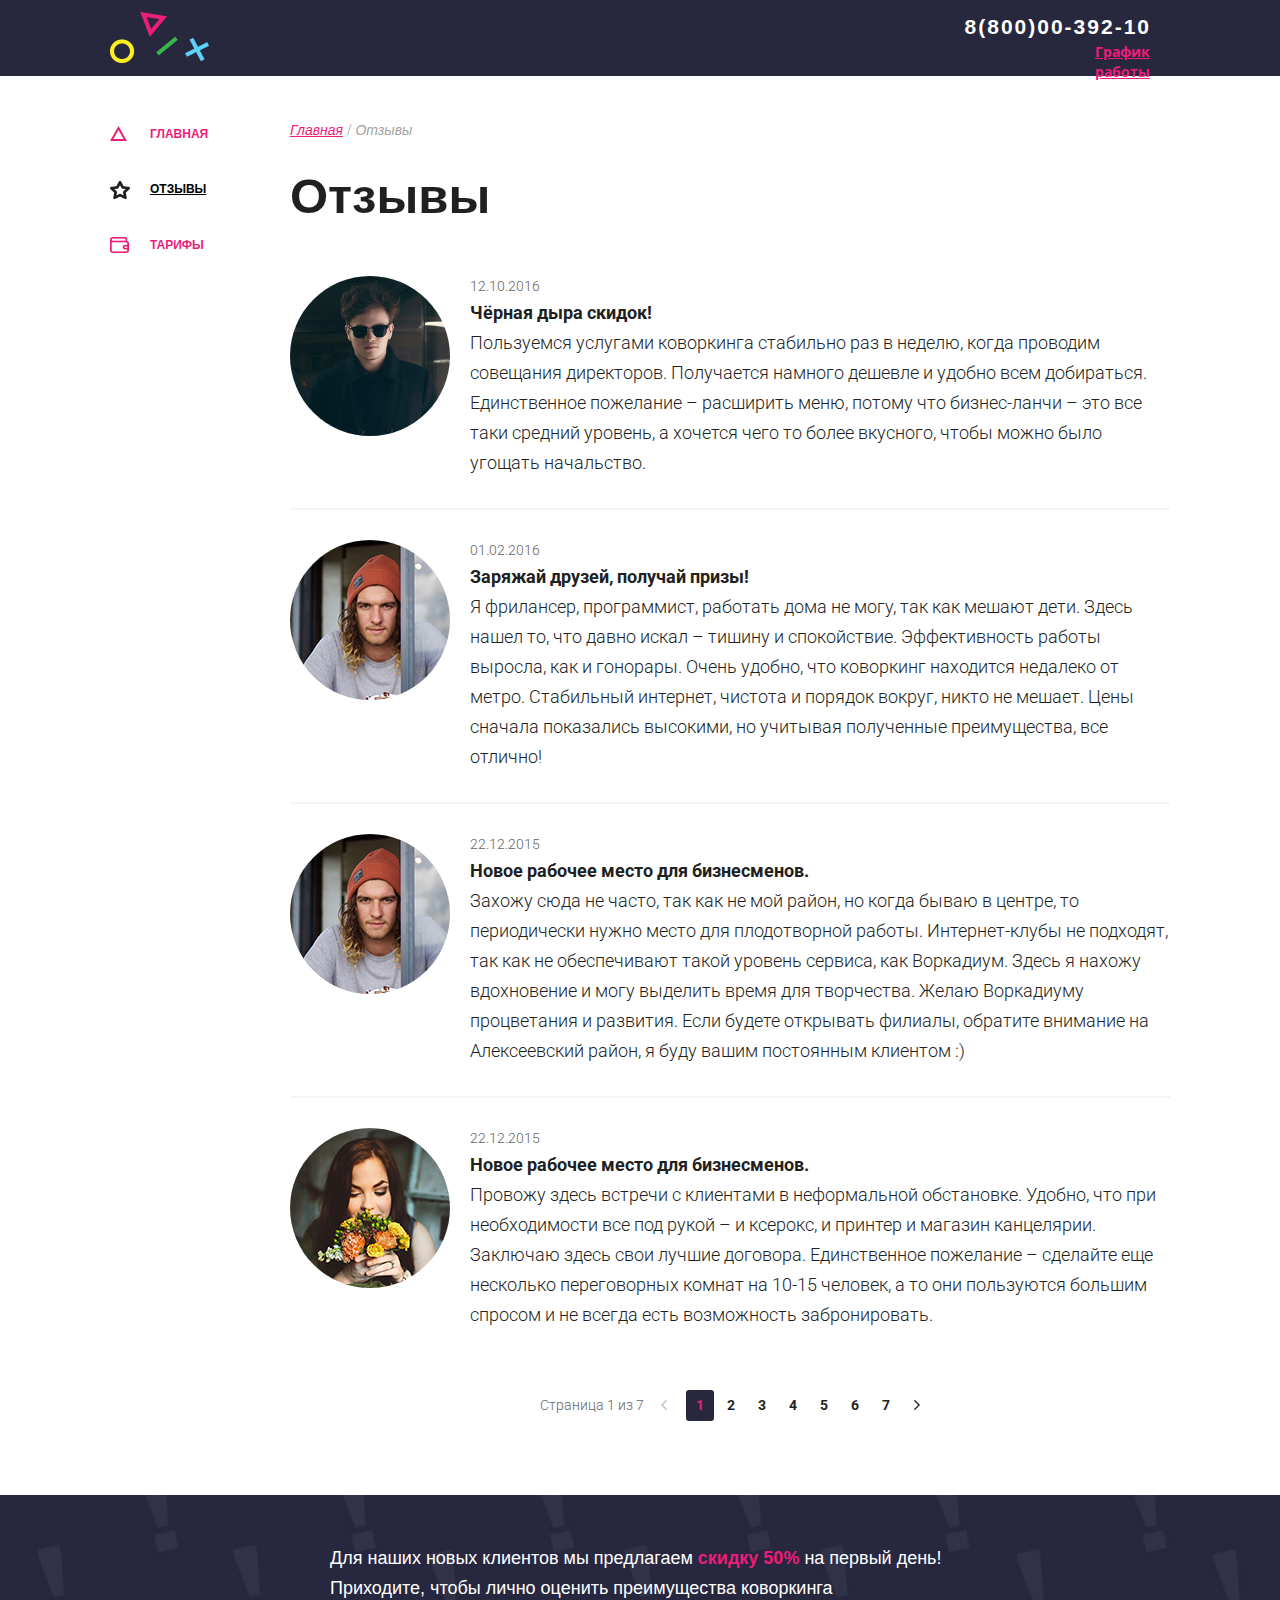
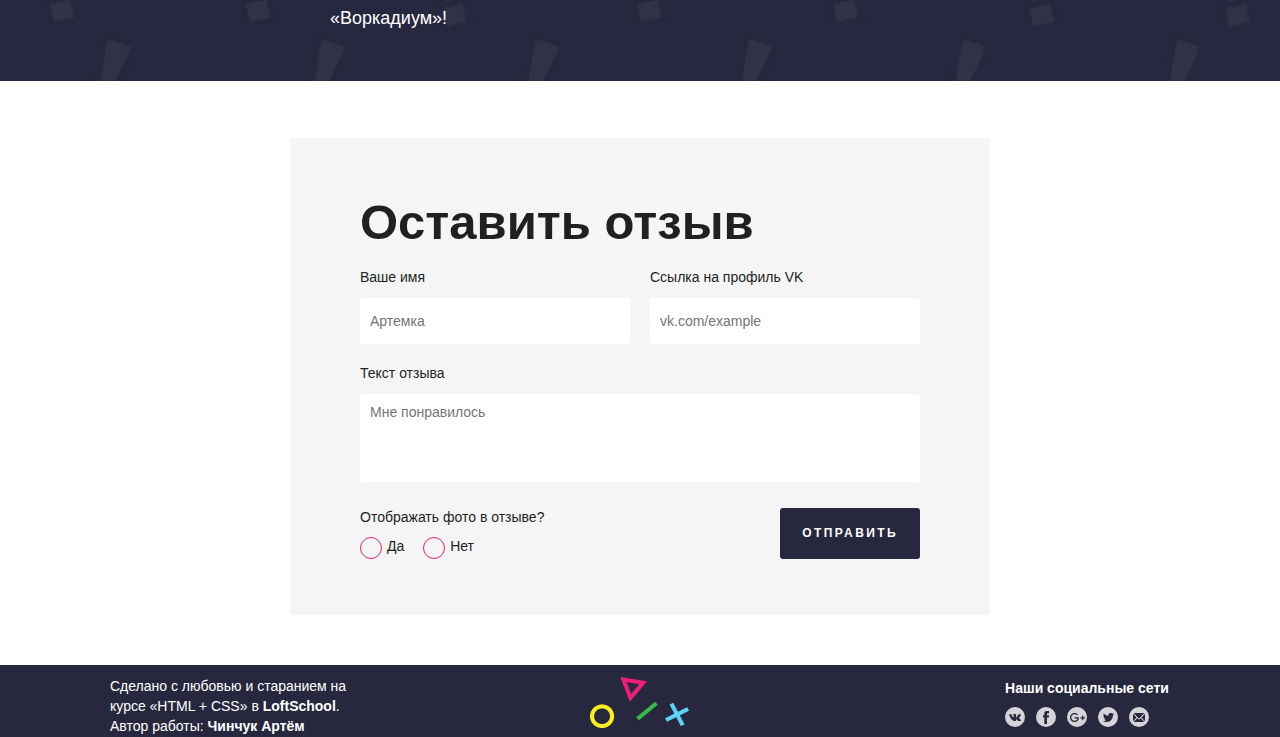
==== Project-1-Coworking/comment.html @ fb9efc97 "загрузка" ====
<!DOCTYPE html>
<html lang="ru">

<head>
    <meta charset="UTF-8">
    <meta name="viewport" content="width=1100">
    <meta http-equiv="X-UA-Compatible" content="ie=edge">
    <link rel="apple-touch-icon" sizes="152x152" href="/apple-touch-icon.png">
    <link rel="icon" type="image/png" sizes="32x32" href="./img/favicon-32x32.png">
    <link rel="icon" type="image/png" sizes="16x16" href="./img/favicon-16x16.png">
    <link rel="manifest" href="/site.webmanifest">
    <link rel="mask-icon" href="/safari-pinned-tab.svg" color="#5bbad5">
    <meta name="msapplication-TileColor" content="#da532c">
    <meta name="theme-color" content="#ffffff">
    <link href="https://fonts.googleapis.com/css?family=Roboto:300,700" rel="stylesheet">
    <link href="https://fonts.googleapis.com/css?family=Open+Sans:600" rel="stylesheet">
    <link rel="stylesheet" href="./css/normalize.css">
    <link rel="stylesheet" href="./css/comment.css">
    <title>Коворкинг</title>
</head>    
<body>
    <div class="wrapper">
        <header class="header">
            <div class="conteiner">
                <div class="header__top clearfix">
                    <div class="header__left">
                        <a href="#" class="logo">
                            <img src="./img/logo-fig.png" alt="logo head" class="logo-head__img">
                        </a>
                    </div>
                    <div class="header__right">
                        <div>
                            <a href="tel: +88000039210" class="phone">8(800)00-392-10</a>
                        </div>
                        <div>
                            <a href="#" class="schudle">
                                <div class="schudle__text">График работы</div>
                            </a>
                        </div>
                    </div>
                </div>
            </div>
        </header>
        <main class="main-content">
            <div class="conteiner clearfix">
                <aside class="sidebar">
                    <nav class="navigation">
                        <ul class="navigation__list">
                            <li class="navigation__item ">
                                <a href="https://homeworklftscl.github.io/Project-1-Coworking/index.html" class="navigation__link navigation__link__main_active navigation__link--icon navigation__link--main-icon">
                                    Главная
                                </a>
                            </li>
                            <li class="navigation__item">
                                <a href="" class="navigation__link navigation__link_color_black navigation__link--icon navigation__link--feed-icon">
                                    Отзывы
                                </a>
                            </li>
                            <li class="navigation__item">
                                <a href="" class="navigation__link navigation__link__wallet_active navigation__link--icon navigation__link--wallet-icon">
                                    Тарифы
                                </a>
                            </li>
                        </ul>
                    </nav>
                </aside>
                <nav class="breadcrumbs">
                    <ul class="breadcrumbs__list">
                        <li class="breadcrumbs__item">
                            <a href="https://homeworklftscl.github.io/Project-1-Coworking/index.html" class="breadcrumbs__item-link">Главная</a>
                        </li>
                        <li class="breadcrumbs__item">
                            <a href="#" class="breadcrumbs__item-link breadcrumbs__item-link_active">Отзывы</a>
                        </li>
                    </ul>
                </nav>
                <div class="content">
                    <div class="last-news">
                        <h2 class="last-news__title">Отзывы</h2>
                        <ul class="last-news__list">
                            <li class="last-news__item">
                                <div class="news clearfix">
                                    <div class="news__avatar">
                                        <img src="./img/feadback/Layer 1.jpg" alt="" class="news__img">
                                    </div>
                                    <div class="news__content">
                                        <div class="news__date">12.10.2016</div>
                                        <h3 class="news__title">Чёрная дыра скидок!</h3>
                                        <p class="news__description">
                                            Пользуемся услугами коворкинга стабильно раз в неделю, когда проводим совещания директоров. Получается намного дешевле и
                                            удобно всем добираться. Единственное пожелание – расширить меню, потому что бизнес-ланчи
                                            – это все таки средний уровень, а хочется чего то более вкусного, чтобы можно было угощать
                                            начальство.
                                        </p>
                                    </div>
                                </div>
                            </li>
                            <li class="last-news__item">
                                <div class="news clearfix">
                                    <div class="news__avatar">
                                        <img src="./img/feadback/3.jpg" alt="" class="news__img">
                                    </div>
                                    <div class="news__content">
                                        <div class="news__date">01.02.2016</div>
                                        <h3 class="news__title">Заряжай друзей, получай призы!</h3>
                                        <p class="news__description">
                                            Я фрилансер, программист, работать дома не могу, так как мешают дети. Здесь нашел то, что давно искал – тишину и спокойствие.
                                            Эффективность работы выросла, как и гонорары. Очень удобно, что коворкинг находится недалеко
                                            от метро. Стабильный интернет, чистота и порядок вокруг, никто не мешает. Цены сначала
                                            показались высокими, но учитывая полученные преимущества, все отлично!
                                        </p>
                                    </div>
                                </div>
                            </li>
                            <li class="last-news__item">
                                <div class="news clearfix">
                                    <div class="news__avatar">
                                        <img src="./img/feadback/3.jpg" alt="" class="news__img">
                                    </div>
                                    <div class="news__content">
                                        <div class="news__date">22.12.2015</div>
                                        <h3 class="news__title">Новое рабочее место для бизнесменов.</h3>
                                        <p class="news__description">
                                            Захожу сюда не часто, так как не мой район, но когда бываю в центре, то периодически нужно место для плодотворной работы.
                                            Интернет-клубы не подходят, так как не обеспечивают такой уровень сервиса, как Воркадиум.
                                            Здесь я нахожу вдохновение и могу выделить время для творчества. Желаю Воркадиуму процветания
                                            и развития. Если будете открывать филиалы, обратите внимание на Алексеевский район, я
                                            буду вашим постоянным клиентом :)
                                        </p>
                                    </div>
                                </div>
                            </li>
                            <li class="last-news__item">
                                <div class="news clearfix">
                                    <div class="news__avatar">
                                        <img src="./img/feadback/4.jpg" alt="" class="news__img">
                                    </div>
                                    <div class="news__content">
                                        <div class="news__date">22.12.2015</div>
                                        <h3 class="news__title">Новое рабочее место для бизнесменов.</h3>
                                        <p class="news__description">
                                            Провожу здесь встречи с клиентами в неформальной обстановке. Удобно, что при необходимости все под рукой – и ксерокс, и принтер
                                            и магазин канцелярии. Заключаю здесь свои лучшие договора. Единственное пожелание – сделайте
                                            еще несколько переговорных комнат на 10-15 человек, а то они пользуются большим спросом
                                            и не всегда есть возможность забронировать.
                                        </p>
                                    </div>
                                </div>
                            </li>
                        </ul>
                    </div>
                    <div class="pagination">
                        <div class="pagination__info">Страница
                            <span class="pagination__current">1</span> из
                            <span class="pagination__total">7</span>
                        </div>
                        <div class="pagination__btns">
                            <a href="#" class="pagination__btn pagination__btn_icon_prev"></a>
                            <ul class="pagination__list">
                                <li class="pagination__item">
                                    <a href="#" class="pagination__link pagination__link__active">1</a>
                                </li>
                                <li class="pagination__item">
                                    <a href="#" class="pagination__link">2</a>
                                </li>
                                <li class="pagination__item">
                                    <a href="#" class="pagination__link">3</a>
                                </li>
                                <li class="pagination__item">
                                    <a href="#" class="pagination__link">4</a>
                                </li>
                                <li class="pagination__item">
                                    <a href="#" class="pagination__link">5</a>
                                </li>
                                <li class="pagination__item">
                                    <a href="#" class="pagination__link">6</a>
                                </li>
                                <li class="pagination__item">
                                    <a href="#" class="pagination__link">7</a>
                                </li>
                            </ul>
                            <a href="#" class="pagination__btn pagination__btn_icon_next"></a>
                        </div>
                    </div>
                </div>
            </div>
            <div class="background__sale">
                <div class="container">
        
                    <div class="text">Для наших новых клиентов мы предлагаем
                        <span class="sale">скидку 50%</span> на первый день! Приходите, чтобы лично оценить преимущества коворкинга «Воркадиум»!
                    </div>
        
                </div>
        
            </div>
        </main>
        <div class="feedback">
            <div class="conteiner">
                <div class="feedback__form">
                    <div class="form__content">
                        <h2 class="form__title">Оставить отзыв </h2>
                        <form action class="form">
                            <fieldset class="fieldset">
                                <div class="fieldset__info">
                                    <label class="fieldset-name">
                                        Ваше имя
                                        <input type="text" placeholder="Артемка" class="name">
                                    </label>
                                    <label class="fieldset-vk">
                                        Ссылка на профиль VK
                                        <input type="email" class="vk" placeholder="vk.com/example">
                                    </label>
                                </div>
                                <label class="fieldset__textarea">
                                    Текст отзыва
                                    <textarea class="comment" name="comment" placeholder="Мне понравилось"></textarea>
                                </label>
                            </fieldset>
                            <div class="form__submit clearfix">
                                <label for class="label__question">
                                    Отображать фото в отзыве?
                                    <div class="btn__radio">
                                        <label class="btn__radio__yes">
                                            <input type="radio" class="radio__yes" name="name"><span class=style__radio></span><span class="text__radio">Да</span>
                                        </label>
                                        <label class="btn__radio__no">
                                            <input type="radio" class="radio__yes" name="name"><span class=style__radio></span><span class="text__radio">Нет</span>
                                        </label>
                                    </div>
                                </label>
                                <button class="btn__submit">
                                    Отправить
                                </button>
                            </div>
                        </form>
                    </div>
                </div>
            </div>    
        </div>
    </div>
    <footer class="footer">
        <div class="conteiner clearfix">
            <div class="footer__copyright">
                <div class="copyright">
                    Сделано с любовью и старанием на курсе «HTML + CSS» в
                    <a href="https://loftschool.com/" class="copyright__link">LoftSchool</a>.
                    <br> Автор работы:
                    <a class="copyright__link" href="https://vk.com/sneakerlove">Чинчук Артём</a>
                </div>
            </div>
            <div class="footer__logo">
                <a href="#" class="logo">
                    <img src="./img/logo-fig.png" alt="" class="logo-footer__img">
                </a>
            </div>
            <div class="footer__socials">
                <div class="socials">
                    <span class="social__text">Наши социальные сети</span>
                    <ul class="socials__list">
                        <li class="socials__item">
                            <a href="#" class="socials__link socials__link_vk">
                            </a>
                        </li>
                        <li class="socials__item">
                            <a href="#" class="socials__link socials__link_fb">
                            </a>
                        </li>
                        <li class="socials__item">
                            <a href="#" class="socials__link socials__link_google">
                            </a>
                        </li>
                        <li class="socials__item">
                            <a href="#" class="socials__link socials__link_twitter">
                            </a>
                        </li>
                        <li class="socials__item">
                            <a href="#" class="socials__link socials__link_mail">
                            </a>
                        </li>
                    </ul>
                </div>
            </div>
        </div>
    </footer>
</body>

</html>
---- Project-1-Coworking/css/comment.css ----
@font-face {
    font-family: 'GothamPro-Bold';
    src: url('../Fonts/GothamPro-Bold.woff') format('woff');
    font-weight: normal;
    font-style: normal;
}

@font-face {
    font-family: 'GothamPro-Light';
    src: url('../Fonts/GothamPro-Light.woff') format('woff');
    font-weight: normal;
    font-style: normal;
}

@font-face {
    font-family: 'GothamPro-LightItalic';
    src: url('../Fonts/GothamPro-LightItalic.woff') format('woff');
    font-weight: normal;
    font-style: normal;
}

html,
body {
    height: 100%;
    width: 100%;
}

body {
    box-sizing: border-box;
    line-height: 1.42;
}

h1,
h2,
h3,
h4,
h5,
p {
    padding: 0;
    margin: 0;
    font-weight: normal;
}

a {
    text-decoration: none;
}

ul {
    list-style-type: none;
    padding: 0;
    margin: 0;
}

/*HEADER*/

.wrapper {
    position: relative;
    overflow: hidden;
    min-width: 1100px;
    min-height: 100%;
}

.wrapper:after {
    content: "";
    display: block;
    height: -77px;
}

.header {
    height: 76px;
    background-color: #27273e;
    margin-bottom: 50px;
}

.conteiner {
    margin: 0 auto;
    width: 1060px;
}

.clearfix:before,
.clearfix:after {
    content: "";
    display: table;
}

.clearfix:after {
    clear: both;
}

.header__top {
    display: block;
    padding-top: 12px;
}

.header__left,
.header__right {
    float: left;
    display: block;
    width: 50%;
}

.header__right {
    text-align: right;
    vertical-align: top;
}

.phone {
    font-family: "Gotham Pro", Arial, Helvetica, sans-serif;
    color: #ffffff;
    font-size: 21px;
    font-weight: 700;
    margin-right: 19px;
    letter-spacing: 2px;
    display: block;
}

.schudle {
    max-width: 130px;
    display: inline-block;
}

.schudle__text {
    font-family: "Open Sans", Arial, Helvetica, sans-serif;
    color: #ec1e79;
    font-size: 14px;
    font-weight: 700;
    margin-right: 20px;
    margin-bottom: 17px;
    text-decoration: underline;
    display: block;
}

.schudle:hover .schudle__text {
    color: rgba(93, 209, 248, 0.7);
}

/*sidebar*/

.navigation,
.content {
    float: left;
}

.navigation {
    width: 106px;
    margin-right: 74px;
}

.content {
    width: 880px;
}

.navigation__item {
    max-width: 100px;
    margin-bottom: 38px;
}

.navigation__link {
    font-family: "Gotham Pro", Arial, Helvetica, sans-serif;
    font-size: 12px;
    font-weight: 700;
    color: #ec1e79;
    text-transform: uppercase;
    padding-left: 40px;
    display: block;
    vertical-align: middle;
}

.navigation__link_color_black {
    color: #000;
    text-decoration: underline;
}

.navigation__link--icon :before {
    content: "";
    vertical-align: middle;
    margin-right: 19px;
}

.navigation__link--main-icon {
    background-image: url(../img/main_icon_pink.png);
    background-repeat: no-repeat;
}

.navigation__link--feed-icon {
    background-image: url(../img/feed_icon.png);
    height: 18px;
    background-repeat: no-repeat;
}

.navigation__link--wallet-icon {
    background-image: url(../img/wallet_icon_pink.png);
    background-repeat: no-repeat;
}

.navigation__link__main_active:hover,
.navagation__link--main-icon {
    color: #221f1f;
    background-image: url(../img/main_icon.png);
    background-repeat: no-repeat;
}

.navigation__link__wallet_active:hover,
.navagation__link--wallet-icon {
    color: #221f1f;
    background-image: url(../img/wallet_icon.png);
    background-repeat: no-repeat;
}

/*breadcrumbs*/

.breadcrumbs {
    margin-top: -7px;
    margin-bottom: 20px;
}

.breadcrumbs__item {
    display: inline-block;
}

.breadcrumbs__item-link {
    font-family: "Gotham Pro", Arial, Helvetica, sans-serif;
    color: #ec1e79;
    font-size: 14px;
    font-weight: 300;
    font-style: italic;
    text-decoration: underline;
}

.breadcrumbs__item::after {
    content: " /";
    color: #a2a2a2;
}

.breadcrumbs__item:last-child:after {
    display: none;
}

.breadcrumbs__item-link_active {
    color: #a2a2a2;
    text-decoration: none;
}

/*ASIDE*/

.title {
    font-family: "Gotham Pro", Arial, Helvetica, sans-serif;
    color: #221f1f;
    font-size: 49px;
    font-weight: 700;
    padding-bottom: 64px;
    margin-top: -15px;
}

.content {
    width: 880px;
}

.last-news__title {
    font-family: "Gotham Pro", Arial, Helvetica, sans-serif;
    color: #221f1f;
    font-size: 49px;
    font-weight: 700;
    margin-bottom: 45px;
}

.news__avatar,
.news__content {
    float: left;
}

.news__content {
    width: 700px;
}

.news__avatar {
    padding-right: 20px;
}

.last-news__item {
    border-bottom: 2px solid #f5f5f5;
    padding-bottom: 30px;
    margin-bottom: 30px;
}

.last-news__item:last-child {
    border: none;
}

.last-news__list:last-child::before {
    margin-bottom: 47px;
}

.news__img {
    width: 160px;
    height: 160px;
    border-radius: 50%;
}

.news__date {
    font-family: "Roboto", Arial, Helvetica, sans-serif;
    font-size: 14px;
    font-weight: 300;
    color: #656464;
    line-height: 21px;
    padding-bottom: 5px;
}

.news__title {
    font-family: "Roboto", Arial, Helvetica, sans-serif;
    font-size: 18px;
    font-weight: 700;
    color: #221f1f;
    line-height: 21px;
    padding-bottom: 5px;
}

.news__description {
    font-family: "Roboto", Arial, Helvetica, sans-serif;
    color: #221f1f;
    font-size: 18px;
    font-weight: 300;
    line-height: 30px;
}

.pagination {
    text-align: center;
    margin-bottom: 74px;
}

.pagination__info,
.pagination__btns,
.pagination__btn,
.pagination__list,
.pagination__item {
    display: inline-block;
}

.pagination__info {
    margin-right: 13px;
}

.pagination__btn_icon_prev {
    margin-right: 15px;
}

.pagination__btn_icon_next {
    margin-left: 10px;
}

.pagination__info {
    font-family: "Roboto", Arial, Helvetica, sans-serif;
    color: #656464;
    font-size: 14px;
    font-weight: 300;
}

.pagination__link,
.pagination__item,
.pagination__list {
    font-family: "Roboto", Arial, Helvetica, sans-serif;
    color: #221f1f;
    font-size: 14px;
    font-weight: 700;
    line-height: 21px;
}

.pagination__btn {
    width: 6px;
    height: 10px;
}

.pagination__link {
    border-radius: 3px;
    padding: 5px 10px;
    display: inline-block;
}

.pagination__link__active {
    background-color: #27273e;
    color: #ec1e79;
}

.pagination__item:hover .pagination__link {
    color: #ec1e79
}

.pagination__btn_icon_prev {
    background-image: url(../img/back-arrow.jpg);
}

.pagination__btn_icon_next {
    background-image: url(../img/next.jpg);
}

.background__sale {
    background: url(../img/bg.jpg) no-repeat;
    background-size: cover;
    min-width: 1100px;
    margin-bottom: 57px;
    color: #ffffff;
    padding: 48px 0 48px 0;
    line-height: 30px
}

.text {
    font-family: "Gotham Pro", Arial, Helvetica, sans-serif;
    font-size: 18px;
    font-weight: 300;
    margin: 0 auto;
    max-width: 620px;
}

.sale {
    font-family: "Gotham Pro", Arial, Helvetica, sans-serif;
    color: #ec1e79;
    font-size: 18px;
    font-weight: 700;
}

/*FORM*/

.form {
    font-family: "Gotham Pro", Arial, Helvetica, sans-serif;
    color: #221f1f;
    font-size: 14px;
    font-weight: 300;
}

.feedback__form {
    width: 700px;
    margin: 0 auto;
    margin-bottom: 50px;
    background-color: #f5f5f5;
    border-radius: 3px;
}

.form__content {
    width: 560px;
    margin: 0 auto;
}

.form__title {
    font-family: "Gotham Pro", Arial, Helvetica, sans-serif;
    color: #221f1f;
    font-size: 49px;
    font-weight: 700;
    padding-top: 50px;
    margin-bottom: 10px;
}

.fieldset {
    display: block;
    border: none;
    padding: 0;
    margin: 0;
}

.fieldset__info {
    width: 560px;
    font-size: 0;
    margin-bottom: 20px;
}

.fieldset-name,
.fieldset-vk {
    display: inline-block;
    color: #221f1f;
    font-size: 14px;
    font-weight: 300;
}

.fieldset-name {
    margin-right: 20px;
}

.name,
.vk {
    display: block;
    height: 46px;
    border: none;
    width: 270px;
    font-size: 14px;
    font-weight: 300;
    border-radius: 3px;
    padding: 15px 0 15px 10px;
    box-sizing: border-box;
    margin-top: 10px;
}

.fieldset__textarea {
    display: block;
    margin-bottom: 20px;
}

.comment {
    width: 560px;
    height: 88px;
    padding: 10px 0 0 10px;
    margin-top: 10px;
    border-radius: 3px;
    border: none;
    resize: none;
    box-sizing: border-box;
}

.vk,
.name,
.comment {
    outline: none;
}

.comment:focus {
    border: 1px solid #ec1e79;
}

.vk:focus {
    border: 1px solid #ec1e79;
}

.name:focus {
    border: 1px solid #ec1e79;
}

.form__submit {
    padding-bottom: 50px;
}

.label__question {
    float: left;
}

.btn__radio {
    margin-top: 10px;
}

.btn__submit {
    float: right;
    border-radius: 3px;
    border: none;
    background-color: #27273e;
    color: #ffffff;
    padding: 19px 22px 19px 22px;
    font-size: 12px;
    font-weight: 700;
    text-transform: uppercase;
    letter-spacing: 2.4px;
    cursor: pointer;
}

.btn__submit:hover {
    background-color: #ec1e79;
}

.radio__yes,
.radio__no {
    display: none;
}

.btn__radio__yes,
.btn__radio__no {
    display: inline-block;
}

.style__radio {
    display: inline-block;
    width: 20px;
    height: 20px;
    border-radius: 50%;
    border: 1px solid #ec1e79;
    margin-right: 5px;
    position: relative;
}

.radio__yes[type=radio]+.style__radio {
    border-radius: 50%;
}

.style__radio::before {
    content: "";
    position: absolute;
    top: 6px;
    bottom: 6px;
    left: 6px;
    right: 6px;
    background-color: #ec1e79;
    border-radius: 50%;
    transform: scale(0);
    transition: .4s;
}

.text__radio::before {
    color: #ec1e79;
}

.radio__yes[type=radio]+.style__radio::before {
    border-radius: 50%;
}

.radio__yes:checked+.style__radio::before {
    transform: scale(1);
}

.text__radio {
    margin-right: 15px;
}

.text__radio,
.text__no {
    vertical-align: top;
}

/*FOOTER*/

.footer {
    background-color: #27273e;
    min-width: 1100px;
}

.footer__copyright,
.footer__logo,
.footer__socials {
    width: 33.3%;
    float: left;
    display: inline-block;
    padding-top: 12px;
}

.footer__logo {
    text-align: center;
}

.footer__socials {
    text-align: right;
}

.socials {
    display: inline-block;
}

.socials__list {
    text-align: left;
}

.social__text {
    font-family: "Gotham Pro", Arial, Helvetica, sans-serif;
    color: #ffffff;
    font-size: 14px;
    font-weight: 700;
    margin-bottom: 8px;
    display: inline-block;
}

.socials__link_vk {
    background: url(../img/vk.png) no-repeat;
    background-position: center;
}

.socials__link_fb {
    background: url(../img/fb.png) no-repeat;
    background-position: center;
}

.socials__link_google {
    background: url(../img/google.png) no-repeat;
    background-position: center;
}

.socials__link_twitter {
    background: url(../img/twitter.png) no-repeat;
    background-position: center;
}

.socials__link_mail {
    background: url(../img/mail.png) no-repeat;
    background-position: center;
}

.socials__link:hover {
    background-color: #ec1e79;
}

.socials__link {
    border-radius: 50%;
    background-color: #d4d4d8;
    width: 20px;
    height: 20px;
    margin-right: 7px;
    display: inline-block;
}

.socials__item {
    display: inline-block;
}

.copyright {
    font-family: "Gotham Pro", Arial, Helvetica, sans-serif;
    color: #ffffff;
    font-size: 14px;
    font-weight: 300;
    width: 264px;
}

.copyright__link {
    font-weight: 700;
    color: #ffffff;
    text-decoration: none;
}
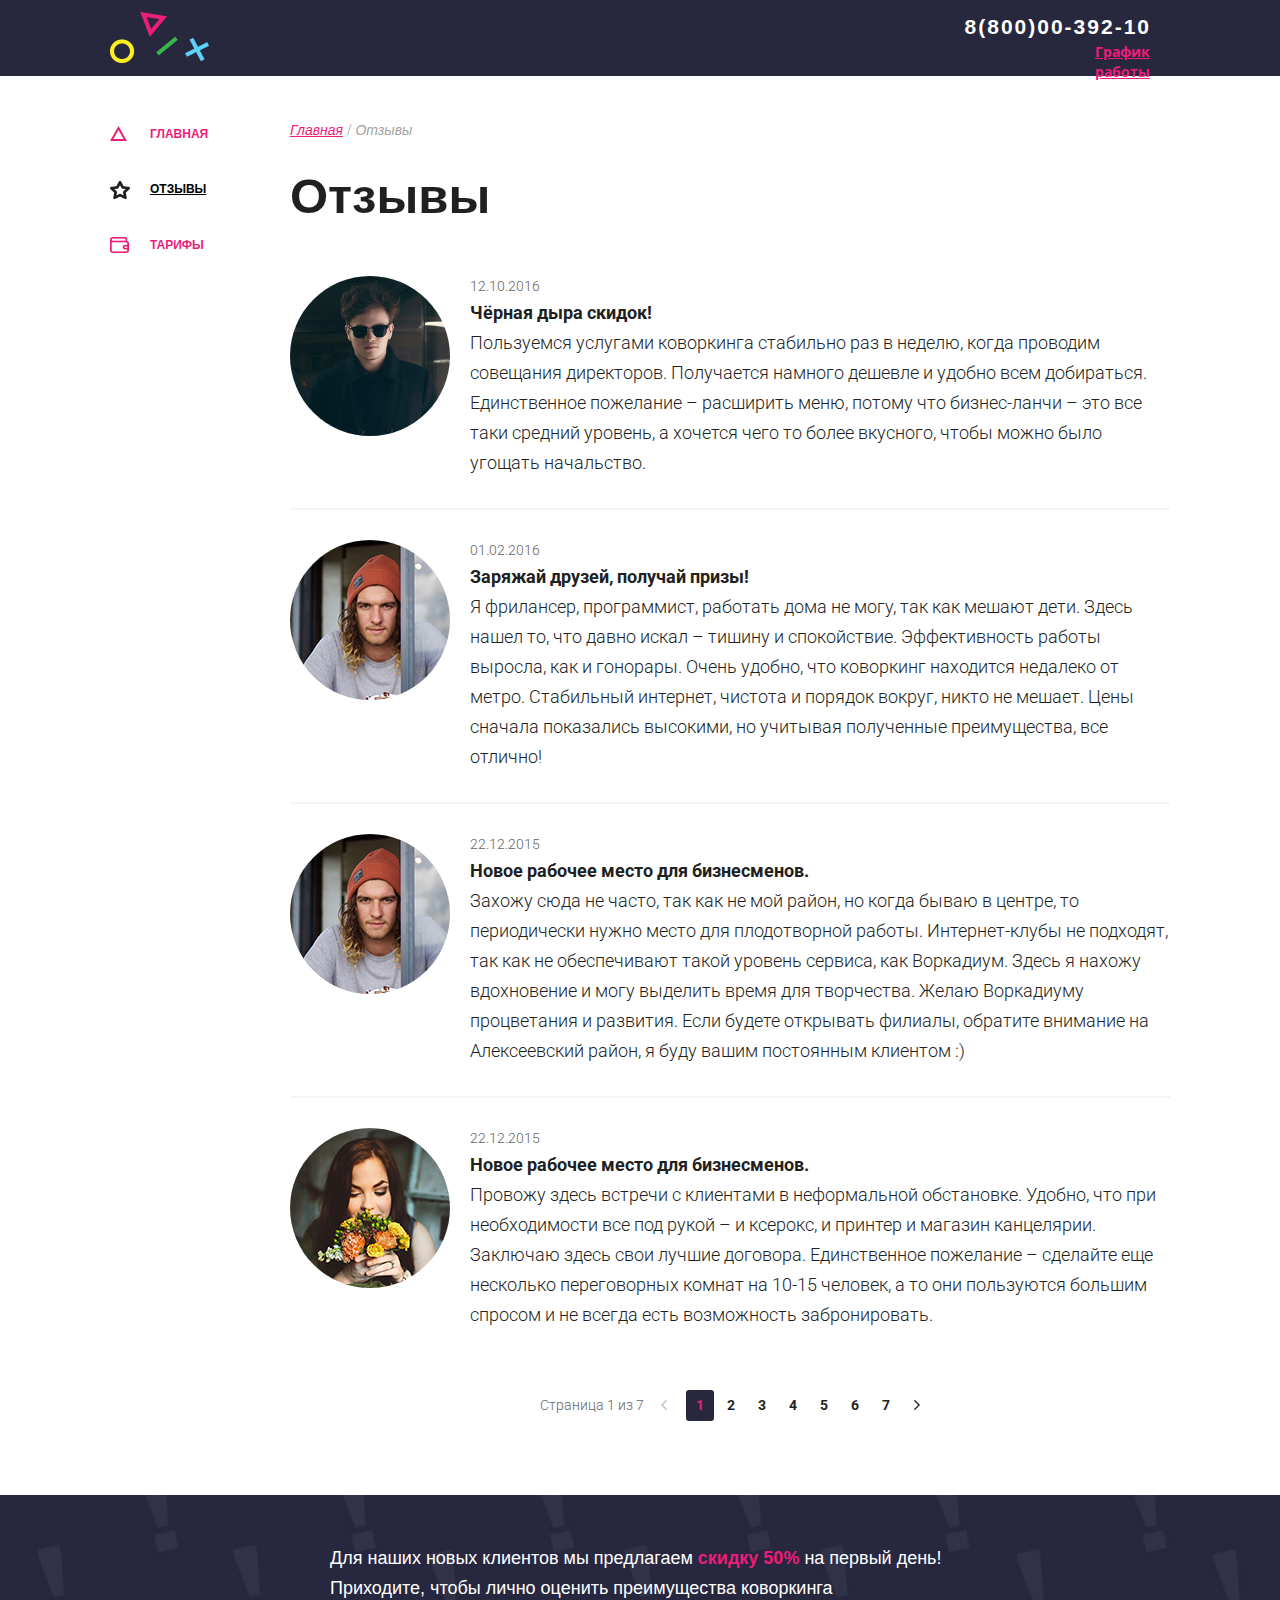
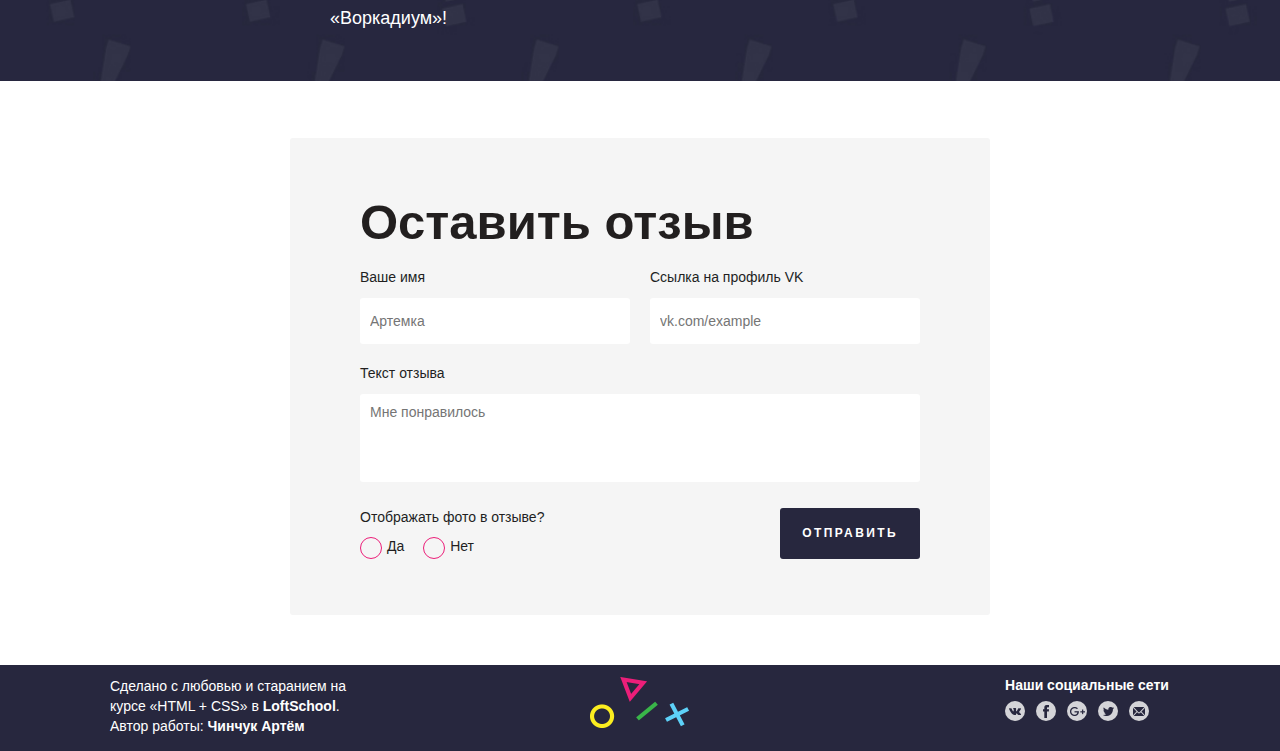
==== commit 1764adb3: "correct" ====
--- a/Project-1-Coworking/comment.html
+++ b/Project-1-Coworking/comment.html
@@ -52,7 +52,7 @@
                                 </a>
                             </li>
                             <li class="navigation__item">
-                                <a href="" class="navigation__link navigation__link_color_black navigation__link--icon navigation__link--feed-icon">
+                                <a class="navigation__link navigation__link_color_black navigation__link--icon navigation__link--feed-icon">
                                     Отзывы
                                 </a>
                             </li>
@@ -285,4 +285,4 @@
     </footer>
 </body>
 
-</html>+</html>
--- a/Project-1-Coworking/css/comment.css
+++ b/Project-1-Coworking/css/comment.css
@@ -132,6 +132,7 @@
 
 .schudle:hover .schudle__text {
     color: rgba(93, 209, 248, 0.7);
+    transition: .4s;
 }
 
 /*sidebar*/
@@ -198,6 +199,7 @@
     color: #221f1f;
     background-image: url(../img/main_icon.png);
     background-repeat: no-repeat;
+    transition: .4s;
 }
 
 .navigation__link__wallet_active:hover,
@@ -205,6 +207,7 @@
     color: #221f1f;
     background-image: url(../img/wallet_icon.png);
     background-repeat: no-repeat;
+    transition: .4s;
 }
 
 /*breadcrumbs*/
@@ -382,7 +385,8 @@
 }
 
 .pagination__item:hover .pagination__link {
-    color: #ec1e79
+    color: #ec1e79;
+    transition: .4s;
 }
 
 .pagination__btn_icon_prev {
@@ -550,6 +554,7 @@
 
 .btn__submit:hover {
     background-color: #ec1e79;
+    transition: .4s;
 }
 
 .radio__yes,
@@ -590,6 +595,7 @@
 }
 
 .text__radio::before {
+    content: "";
     color: #ec1e79;
 }
 
@@ -628,6 +634,7 @@
 
 .footer__logo {
     text-align: center;
+    padding-bottom: 14px;
 }
 
 .footer__socials {
@@ -636,6 +643,8 @@
 
 .socials {
     display: inline-block;
+    padding-bottom: 14px;
+    line-height: 15px;
 }
 
 .socials__list {
@@ -678,6 +687,7 @@
 
 .socials__link:hover {
     background-color: #ec1e79;
+    transition: .4s;
 }
 
 .socials__link {
@@ -699,6 +709,7 @@
     font-size: 14px;
     font-weight: 300;
     width: 264px;
+    padding-bottom: 14px;
 }
 
 .copyright__link {
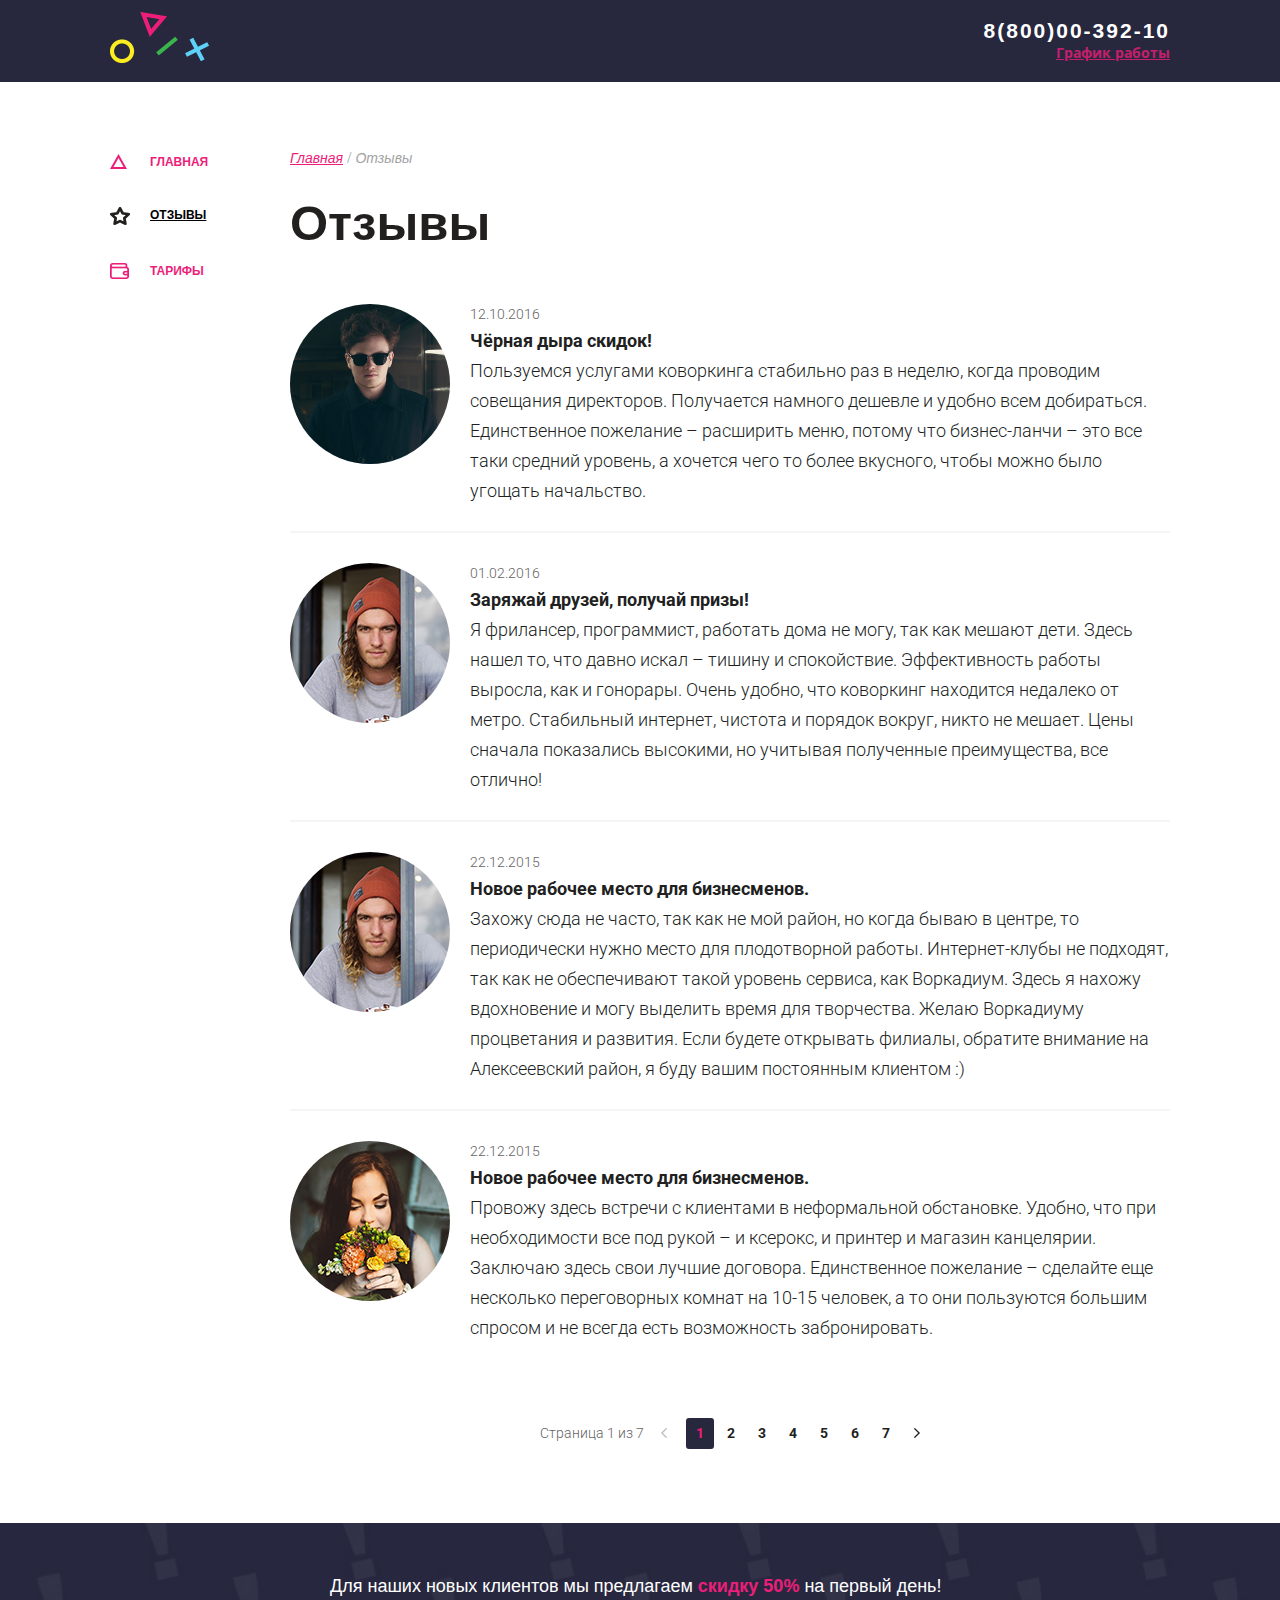
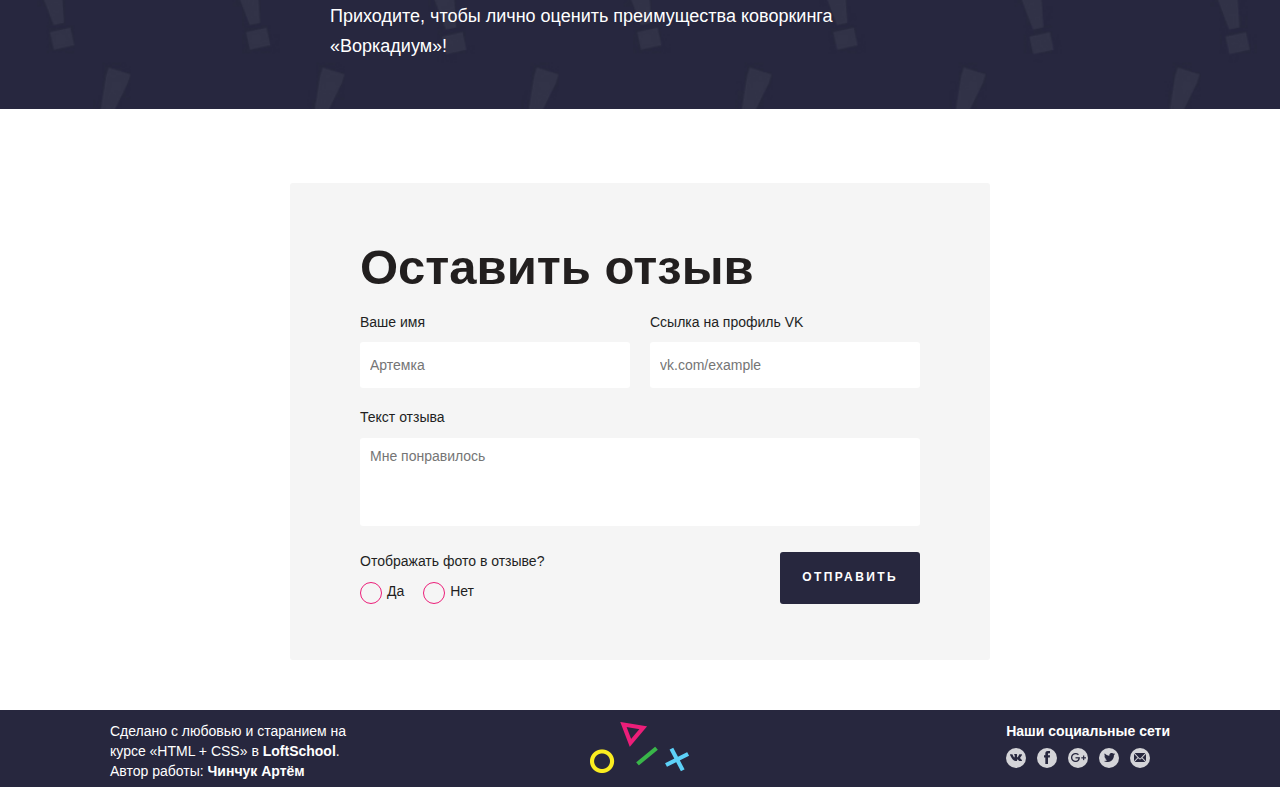
==== commit 6710fe80: "upload" ====
--- a/Project-1-Coworking/comment.html
+++ b/Project-1-Coworking/comment.html
@@ -13,7 +13,7 @@
     <meta name="msapplication-TileColor" content="#da532c">
     <meta name="theme-color" content="#ffffff">
     <link href="https://fonts.googleapis.com/css?family=Roboto:300,700" rel="stylesheet">
-    <link href="https://fonts.googleapis.com/css?family=Open+Sans:600" rel="stylesheet">
+    <link href="https://fonts.googleapis.com/css?family=Open+Sans:700,800" rel="stylesheet">
     <link rel="stylesheet" href="./css/normalize.css">
     <link rel="stylesheet" href="./css/comment.css">
     <title>Коворкинг</title>
@@ -24,18 +24,25 @@
             <div class="conteiner">
                 <div class="header__top clearfix">
                     <div class="header__left">
-                        <a href="#" class="logo">
+                        <a href="https://homeworklftscl.github.io/Project-1-Coworking/index.html" class="logo">
                             <img src="./img/logo-fig.png" alt="logo head" class="logo-head__img">
                         </a>
                     </div>
                     <div class="header__right">
-                        <div>
-                            <a href="tel: +88000039210" class="phone">8(800)00-392-10</a>
-                        </div>
-                        <div>
-                            <a href="#" class="schudle">
-                                <div class="schudle__text">График работы</div>
-                            </a>
+                        <a href="tel: +88000039210" class="phone">8(800)00-392-10</a>
+                        <div class="schudle__wrap">
+                            <div class="sсhudle">
+                                <span class="schudle__text">График работы</span>
+                                <div class="drop__wrap">
+                                    <div class="drop">
+                                        <div class="triangle"></div>
+                                        <ul class="drop__list">
+                                            <li class="drop__item drop__item_days">пн-вс: 09:00-20:00</li>
+                                            <li class="drop__item drop__item_dinner">обед: 14:00-14:30</li>
+                                        </ul>
+                                    </div>
+                                </div>
+                            </div>
                         </div>
                     </div>
                 </div>
@@ -57,24 +64,24 @@
                                 </a>
                             </li>
                             <li class="navigation__item">
-                                <a href="" class="navigation__link navigation__link__wallet_active navigation__link--icon navigation__link--wallet-icon">
+                                <a href="https://homeworklftscl.github.io/Project-1-Coworking/prices.html" class="navigation__link navigation__link__wallet_active navigation__link--icon navigation__link--wallet-icon">
                                     Тарифы
                                 </a>
                             </li>
                         </ul>
                     </nav>
                 </aside>
-                <nav class="breadcrumbs">
-                    <ul class="breadcrumbs__list">
-                        <li class="breadcrumbs__item">
-                            <a href="https://homeworklftscl.github.io/Project-1-Coworking/index.html" class="breadcrumbs__item-link">Главная</a>
-                        </li>
-                        <li class="breadcrumbs__item">
-                            <a href="#" class="breadcrumbs__item-link breadcrumbs__item-link_active">Отзывы</a>
-                        </li>
-                    </ul>
-                </nav>
                 <div class="content">
+                    <nav class="breadcrumbs">
+                        <ul class="breadcrumbs__list">
+                            <li class="breadcrumbs__item">
+                                <a href="https://homeworklftscl.github.io/Project-1-Coworking/index.html" class="breadcrumbs__item-link">Главная</a>
+                            </li>
+                            <li class="breadcrumbs__item">
+                                <a href="#" class="breadcrumbs__item-link breadcrumbs__item-link_active">Отзывы</a>
+                            </li>
+                        </ul>
+                    </nav>
                     <div class="last-news">
                         <h2 class="last-news__title">Отзывы</h2>
                         <ul class="last-news__list">
@@ -184,11 +191,11 @@
                     </div>
                 </div>
             </div>
-            <div class="background__sale">
+            <div class="background">
                 <div class="container">
         
-                    <div class="text">Для наших новых клиентов мы предлагаем
-                        <span class="sale">скидку 50%</span> на первый день! Приходите, чтобы лично оценить преимущества коворкинга «Воркадиум»!
+                    <div class="background__text">Для наших новых клиентов мы предлагаем
+                        <span class="background__text_color">скидку 50%</span> на первый день! Приходите, чтобы лично оценить преимущества коворкинга «Воркадиум»!
                     </div>
         
                 </div>
@@ -196,7 +203,7 @@
             </div>
         </main>
         <div class="feedback">
-            <div class="conteiner">
+            <div class="conteiner clearfix">
                 <div class="feedback__form">
                     <div class="form__content">
                         <h2 class="form__title">Оставить отзыв </h2>
@@ -250,7 +257,7 @@
                 </div>
             </div>
             <div class="footer__logo">
-                <a href="#" class="logo">
+                <a href="https://homeworklftscl.github.io/Project-1-Coworking/index.html" class="logo">
                     <img src="./img/logo-fig.png" alt="" class="logo-footer__img">
                 </a>
             </div>
--- a/Project-1-Coworking/css/comment.css
+++ b/Project-1-Coworking/css/comment.css
@@ -63,13 +63,11 @@
 .wrapper:after {
     content: "";
     display: block;
-    height: -77px;
+    height: 77px;
 }
 
 .header {
-    height: 76px;
     background-color: #27273e;
-    margin-bottom: 50px;
 }
 
 .conteiner {
@@ -88,20 +86,24 @@
 }
 
 .header__top {
-    display: block;
-    padding-top: 12px;
-}
-
-.header__left,
+    padding: 12px 0;
+}
+
+.header__left {
+    float: left;
+    width: 50%;
+}
+
 .header__right {
-    float: left;
-    display: block;
+    float: right;
     width: 50%;
-}
-
-.header__right {
     text-align: right;
-    vertical-align: top;
+    padding-top: 9px;
+    line-height: 20px;
+}
+
+.logo {
+    display: inline-block;
 }
 
 .phone {
@@ -109,14 +111,12 @@
     color: #ffffff;
     font-size: 21px;
     font-weight: 700;
-    margin-right: 19px;
     letter-spacing: 2px;
+    margin-bottom: 6px;
+}
+
+.schudle {
     display: block;
-}
-
-.schudle {
-    max-width: 130px;
-    display: inline-block;
 }
 
 .schudle__text {
@@ -124,27 +124,121 @@
     color: #ec1e79;
     font-size: 14px;
     font-weight: 700;
-    margin-right: 20px;
-    margin-bottom: 17px;
     text-decoration: underline;
-    display: block;
-}
-
-.schudle:hover .schudle__text {
+    opacity: 0.8;
+    transition: .4s;
+    cursor: pointer;
+    display: inline-block;
+}
+
+.sсhudle:hover .schudle__text {
     color: rgba(93, 209, 248, 0.7);
     transition: .4s;
 }
 
+.schudle__wrap {
+    text-align: right;
+}
+
+.schudle {
+    display: inline-block;
+    text-align: right;
+    position: relative;
+}
+
+.drop__wrap {
+    position: absolute;
+    z-index: 10;
+    margin-top: 20px;
+    right: 18%;
+    right: -300px;
+}
+
+.drop__wrap::before {
+    content: '';
+    width: 100%;
+    height: 20px;
+    position: absolute;
+    bottom: 100%;
+    left: 0;
+    display: block;
+}
+
+.drop__item {
+    margin-bottom: 5px;
+    text-align: center;
+}
+
+.drop__item_days {
+    font-family: "Gotham Pro", Arial, Helvetica, sans-serif;
+    color: #ec1e79;
+    font-size: 14px;
+    font-weight: 700;
+    line-height: 18px;
+}
+
+.drop__item_dinner {
+    font-family: "Gotham Pro", Arial, Helvetica, sans-serif;
+    color: #221f1f;
+    font-size: 14px;
+    font-weight: 300;
+    line-height: 18px;
+    text-indent: -18px;
+}
+
+.schudle__wrap:hover .drop__wrap {
+    right: 420px;
+}
+
+.drop {
+    position: relative;
+    background: -webkit-linear-gradient(90deg, #ffffff 0%, #ffffff 100%);
+    background: -moz-linear-gradient(90deg, #ffffff 0%, #ffffff 100%);
+    background: -o-linear-gradient(90deg, #ffffff 0%, #ffffff 100%);
+    background: -ms-linear-gradient(90deg, #ffffff 0%, #ffffff 100%);
+    background: linear-gradient(0deg, #ffffff 0%, #ffffff 100%);
+    box-shadow: 0px 5px 5px 0px rgba(0, 0, 0, 0.2);
+    border-radius: 2px;
+    text-align: center;
+}
+
+.triangle {
+    width: 0;
+    height: 0;
+    border-left: 10px solid transparent;
+    border-right: 10px solid transparent;
+    border-bottom: 10px solid #fff;
+    border-radius: 0px;
+    position: absolute;
+    bottom: 100%;
+    right: 0%;
+}
+
+.drop__list {
+    min-width: 164px;
+    padding: 18px 11px 18px 11px;
+}
+
+.main-content {
+    margin-bottom: 74px;
+    margin-top: 72px;
+}
+
+.main-content {
+    margin-bottom: 74px;
+    margin-top: 72px;
+}
+
 /*sidebar*/
 
-.navigation,
+.sidebar,
 .content {
     float: left;
 }
 
 .navigation {
-    width: 106px;
-    margin-right: 74px;
+    width: 160px;
+    margin-right: 20px;
 }
 
 .content {
@@ -152,7 +246,6 @@
 }
 
 .navigation__item {
-    max-width: 100px;
     margin-bottom: 38px;
 }
 
@@ -164,7 +257,45 @@
     text-transform: uppercase;
     padding-left: 40px;
     display: block;
-    vertical-align: middle;
+}
+
+.navigation__link--icon {
+    background-repeat: no-repeat;
+    background-image: url(../img/css_sprites.png);
+    transition: .5s;
+}
+
+.navigation__link--main-icon {
+    width: 17px;
+    height: 15px;
+    background-position: -10px -45px;
+}
+
+.navigation__link--main-icon:hover {
+    width: 17px;
+    height: 15px;
+    background-position: -10px -10px;
+    color: #000;
+}
+
+.navigation__link--feed-icon {
+    width: 20px;
+    height: 18px;
+    background-position: -10px -152px;
+    ;
+}
+
+.navigation__link--wallet-icon {
+    width: 19px;
+    height: 16px;
+    background-position: -10px -116px;
+}
+
+.navigation__link--wallet-icon:hover {
+    width: 19px;
+    height: 16px;
+    background-position: -10px -80px;
+    color: #000;
 }
 
 .navigation__link_color_black {
@@ -172,44 +303,6 @@
     text-decoration: underline;
 }
 
-.navigation__link--icon :before {
-    content: "";
-    vertical-align: middle;
-    margin-right: 19px;
-}
-
-.navigation__link--main-icon {
-    background-image: url(../img/main_icon_pink.png);
-    background-repeat: no-repeat;
-}
-
-.navigation__link--feed-icon {
-    background-image: url(../img/feed_icon.png);
-    height: 18px;
-    background-repeat: no-repeat;
-}
-
-.navigation__link--wallet-icon {
-    background-image: url(../img/wallet_icon_pink.png);
-    background-repeat: no-repeat;
-}
-
-.navigation__link__main_active:hover,
-.navagation__link--main-icon {
-    color: #221f1f;
-    background-image: url(../img/main_icon.png);
-    background-repeat: no-repeat;
-    transition: .4s;
-}
-
-.navigation__link__wallet_active:hover,
-.navagation__link--wallet-icon {
-    color: #221f1f;
-    background-image: url(../img/wallet_icon.png);
-    background-repeat: no-repeat;
-    transition: .4s;
-}
-
 /*breadcrumbs*/
 
 .breadcrumbs {
@@ -267,6 +360,8 @@
     margin-bottom: 45px;
 }
 
+/*NEWS*/
+
 .news__avatar,
 .news__content {
     float: left;
@@ -276,22 +371,19 @@
     width: 700px;
 }
 
-.news__avatar {
-    padding-right: 20px;
+.news__content {
+    margin-left: 20px;
 }
 
 .last-news__item {
     border-bottom: 2px solid #f5f5f5;
-    padding-bottom: 30px;
     margin-bottom: 30px;
+    padding-bottom: 25px;
 }
 
 .last-news__item:last-child {
     border: none;
-}
-
-.last-news__list:last-child::before {
-    margin-bottom: 47px;
+    margin-bottom: 50px;
 }
 
 .news__img {
@@ -366,6 +458,7 @@
     font-size: 14px;
     font-weight: 700;
     line-height: 21px;
+    transition: .4s;
 }
 
 .pagination__btn {
@@ -397,7 +490,7 @@
     background-image: url(../img/next.jpg);
 }
 
-.background__sale {
+.background {
     background: url(../img/bg.jpg) no-repeat;
     background-size: cover;
     min-width: 1100px;
@@ -407,7 +500,7 @@
     line-height: 30px
 }
 
-.text {
+.background__text {
     font-family: "Gotham Pro", Arial, Helvetica, sans-serif;
     font-size: 18px;
     font-weight: 300;
@@ -415,7 +508,7 @@
     max-width: 620px;
 }
 
-.sale {
+.background__text_color {
     font-family: "Gotham Pro", Arial, Helvetica, sans-serif;
     color: #ec1e79;
     font-size: 18px;
@@ -423,6 +516,10 @@
 }
 
 /*FORM*/
+
+.feedback {
+    margin-bottom: 50px;
+}
 
 .form {
     font-family: "Gotham Pro", Arial, Helvetica, sans-serif;
@@ -434,7 +531,6 @@
 .feedback__form {
     width: 700px;
     margin: 0 auto;
-    margin-bottom: 50px;
     background-color: #f5f5f5;
     border-radius: 3px;
 }
@@ -442,6 +538,7 @@
 .form__content {
     width: 560px;
     margin: 0 auto;
+    padding: 50px 0;
 }
 
 .form__title {
@@ -449,7 +546,6 @@
     color: #221f1f;
     font-size: 49px;
     font-weight: 700;
-    padding-top: 50px;
     margin-bottom: 10px;
 }
 
@@ -526,10 +622,6 @@
     border: 1px solid #ec1e79;
 }
 
-.form__submit {
-    padding-bottom: 50px;
-}
-
 .label__question {
     float: left;
 }
@@ -550,11 +642,11 @@
     text-transform: uppercase;
     letter-spacing: 2.4px;
     cursor: pointer;
+    transition: .4s;
 }
 
 .btn__submit:hover {
     background-color: #ec1e79;
-    transition: .4s;
 }
 
 .radio__yes,
@@ -594,7 +686,7 @@
     transition: .4s;
 }
 
-.text__radio::before {
+.btn__radio__yes::before {
     content: "";
     color: #ec1e79;
 }
@@ -611,8 +703,7 @@
     margin-right: 15px;
 }
 
-.text__radio,
-.text__no {
+.text__radio {
     vertical-align: top;
 }
 
@@ -620,21 +711,26 @@
 
 .footer {
     background-color: #27273e;
-    min-width: 1100px;
+    position: relative;
+    height: 77px;
+    margin-top: -77px;
+    padding: 12px 0;
+    box-sizing: border-box;
 }
 
 .footer__copyright,
-.footer__logo,
+.footer__logo {
+    width: 33.3%;
+    float: left;
+}
+
 .footer__socials {
     width: 33.3%;
-    float: left;
-    display: inline-block;
-    padding-top: 12px;
+    float: right;
 }
 
 .footer__logo {
     text-align: center;
-    padding-bottom: 14px;
 }
 
 .footer__socials {
@@ -643,8 +739,7 @@
 
 .socials {
     display: inline-block;
-    padding-bottom: 14px;
-    line-height: 15px;
+    line-height: 17px;
 }
 
 .socials__list {
@@ -687,7 +782,6 @@
 
 .socials__link:hover {
     background-color: #ec1e79;
-    transition: .4s;
 }
 
 .socials__link {
@@ -696,6 +790,7 @@
     width: 20px;
     height: 20px;
     margin-right: 7px;
+    transition: .4s;
     display: inline-block;
 }
 
@@ -709,7 +804,6 @@
     font-size: 14px;
     font-weight: 300;
     width: 264px;
-    padding-bottom: 14px;
 }
 
 .copyright__link {
